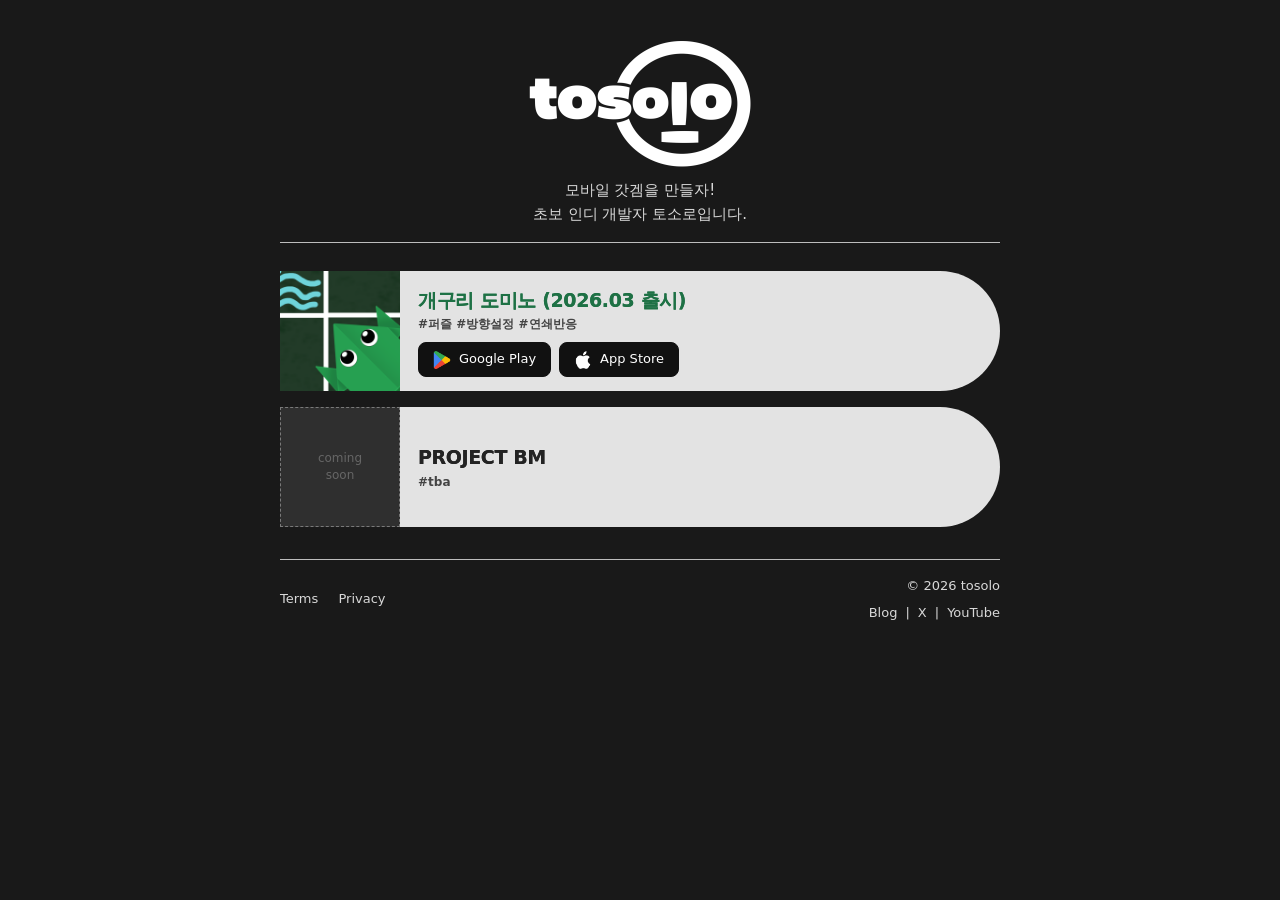
==== index.html @ 5073a89c "Update index.html" ====
<!DOCTYPE html>
<html lang="en">
<head>
  <meta charset="UTF-8">
  <meta name="viewport" content="width=device-width, initial-scale=1.0">
  <title>tosolo — games</title>
  <style>
    :root {
      --bg: #191919;
      --card: #e3e3e3;
      --card-text: #111;
      --card-text-dim: #444;
      --line: #bdbdbd;
      --text: #f5f5f5;
      --text-dim: #d8d8d8;
      --button: #111;
      --button-hover: #1f1f1f;
      --button-text: #fff;
      --card-height: 120px;
    }

    * {
      margin: 0;
      padding: 0;
      box-sizing: border-box;
    }

    body {
      background: var(--bg);
      color: var(--text);
      font-family: "Apple SD Gothic Neo", "Malgun Gothic", "맑은 고딕", "Noto Sans CJK KR", "Noto Sans KR", system-ui, -apple-system, BlinkMacSystemFont, "Segoe UI", sans-serif;
      font-size: 16px;
      line-height: 1.6;
      min-height: 100vh;
      display: flex;
      justify-content: center;
      padding: 40px 20px;
    }

    .wrap {
      width: 100%;
      max-width: 720px;
    }

    .header {
      display: flex;
      flex-direction: column;
      align-items: center;
      gap: 8px;
      margin-bottom: 16px;
      justify-content: center;
      text-align: center;
    }

    .logo-img {
      width: 256px;
      height: 128px;
      object-fit: contain;
    }

    .brand-sub {
      color: var(--text-dim);
      font-size: 15px;
      margin-top: 2px;
    }

    .divider {
      height: 1px;
      background: var(--line);
      margin: 16px 0 28px;
    }

    .projects .item {
      border: none;
      border-radius: 0 999px 999px 0;
      padding: 0 22px 0 0;
      margin-bottom: 16px;
      display: flex;
      align-items: center;
      gap: 18px;
      background: var(--card);
      height: var(--card-height);
      overflow: hidden;
    }

    .item-title {
      font-weight: 900;
      font-synthesis: weight;
      font-size: 19px;
      letter-spacing: -0.02em;
      color: var(--card-text);
      text-transform: uppercase;
      font-family: "Apple SD Gothic Neo", "Malgun Gothic", "맑은 고딕", "Noto Sans CJK KR", "Noto Sans KR", system-ui, -apple-system, BlinkMacSystemFont, "Segoe UI", sans-serif;
      text-shadow: 0 0 0.01px currentColor;
    }

    .item-title.frog {
      color: #1e7145;
    }

    .item-title.next {
      color: #232323;
    }

    .tags {
      color: var(--card-text-dim);
      font-size: 12px;
      margin-left: 0;
      font-weight: 600;
    }

    .cmd-links a {
      color: var(--button-text);
      text-decoration: none;
      display: inline-flex;
      align-items: center;
      gap: 8px;
      padding: 6px 14px;
      background: var(--button);
      border: 1px solid var(--button);
      border-radius: 8px;
      font-size: 13px;
      transition: background 0.2s, border-color 0.2s;
    }

    .cmd-links {
      margin-top: 0;
      display: flex;
      gap: 8px;
      flex-wrap: wrap;
    }

    .cmd-links a:hover {
      background: var(--button-hover);
      border-color: var(--button-hover);
    }

    .cmd-links img {
      width: 18px;
      height: 18px;
      display: block;
    }

    .label-short {
      display: none;
    }

    .icon-box {
      width: var(--card-height);
      height: var(--card-height);
      border-radius: 0;
      overflow: hidden;
      flex-shrink: 0;
      background: #2f2f2f;
      display: flex;
      align-items: center;
      justify-content: center;
    }

    .icon-box img {
      width: 100%;
      height: 100%;
      object-fit: cover;
    }

    .icon-box.placeholder {
      border: 1px dashed #7a7a7a;
      color: #666;
      font-size: 12px;
      text-align: center;
      line-height: 1.4;
    }

    .game-info {
      flex: 1;
      min-width: 0;
      display: grid;
      align-content: center;
      row-gap: 8px;
      color: var(--card-text);
    }

    footer {
      border-top: 1px solid var(--line);
      margin-top: 32px;
      padding-top: 16px;
      font-size: 13px;
      color: var(--text-dim);
      display: flex;
      justify-content: space-between;
      align-items: center;
    }

    footer a {
      color: var(--text-dim);
      text-decoration: none;
      margin-right: 16px;
      transition: color 0.2s;
    }

    footer a:hover {
      color: var(--text);
    }

    .footer-right {
      display: flex;
      flex-direction: column;
      align-items: flex-end;
      gap: 6px;
    }

    .social-links {
      display: flex;
      align-items: center;
      gap: 8px;
    }

    .social-links a {
      margin-right: 0;
    }

    .social-links .sep {
      color: var(--text-dim);
    }

    /* Responsive */
    @media (max-width: 600px) {
      body {
        padding: 24px 16px;
      }

      .header {
        align-items: center;
        gap: 12px;
        justify-content: center;
      }

      .logo-img {
        width: 240px;
        height: 120px;
      }

      .projects .item {
        padding: 0 16px 0 0;
        gap: 14px;
        height: var(--card-height);
        border-radius: 0 999px 999px 0;
      }

      .icon-box {
        width: 96px;
        height: 96px;
        border-radius: 0;
      }

      .game-info {
        width: 100%;
      }

      .cmd-links {
        display: flex;
        justify-content: flex-start;
      }

      .cmd-links a {
        margin-right: 8px;
      }

      .label-long {
        display: none;
      }

      .label-short {
        display: inline;
      }

      footer {
        flex-direction: column;
        align-items: center;
        gap: 8px;
        text-align: center;
      }

      .footer-right {
        align-items: center;
      }
    }
  </style>
</head>

<body>
<div class="wrap">

<div class="header">
  <img class="logo-img" src="logo_renewal.png" alt="tosolo">
  <div class="brand-sub">모바일 갓겜을 만들자!<br>초보 인디 개발자 토소로입니다.</div>
</div>

<div class="divider"></div>

<div class="projects">

  <!-- Frog Domino -->
  <div class="item">
    <div class="icon-box">
      <img src="frog_domino_icon.png" alt="Frog Domino icon">
    </div>

    <div class="game-info">
      <div>
        <div class="item-title frog">개구리 도미노 (2026.03 출시)</div>
        <div class="tags">#퍼즐 #방향설정 #연쇄반응</div>
      </div>

      <div class="cmd-links">
        <a href="https://play.google.com/store/apps/details?id=com.tosolo.frogdomino" target="_blank" rel="noopener">
          <img src="google logo.png" alt="Google Play">
          <span class="label-long">Google Play</span>
          <span class="label-short">Google</span>
        </a>
        <a href="https://apps.apple.com/us/app/frog-domino/id6760164161" target="_blank" rel="noopener">
          <img src="apple logo.png" alt="App Store">
          <span class="label-long">App Store</span>
          <span class="label-short">Apple</span>
        </a>
      </div>
    </div>
  </div>

  <!-- Next Project -->
  <div class="item">
    <div class="icon-box placeholder">
      coming<br>soon
    </div>

    <div class="game-info">
      <div>
        <div class="item-title next">Project BM</div>
        <div class="tags">#tba</div>
      </div>
    </div>
  </div>

</div>

<footer>
  <div>
    <a href="terms.html">Terms</a>
    <a href="privacy.html">Privacy</a>
  </div>
    <div class="footer-right">
      <div>&copy; <span id="year"></span> tosolo</div>
      <div class="social-links">
        <a href="https://blog.naver.com/creatorayla" target="_blank" rel="noopener">Blog</a>
        <span class="sep">|</span>
        <a href="https://x.com/tosolo_dev" target="_blank" rel="noopener">X</a>
        <span class="sep">|</span>
        <a href="https://www.youtube.com/@tosolo3smr" target="_blank" rel="noopener">YouTube</a>
      </div>
  </div>
</footer>
</div>

<script>
  document.getElementById('year').textContent = new Date().getFullYear();
</script>
</body>
</html>
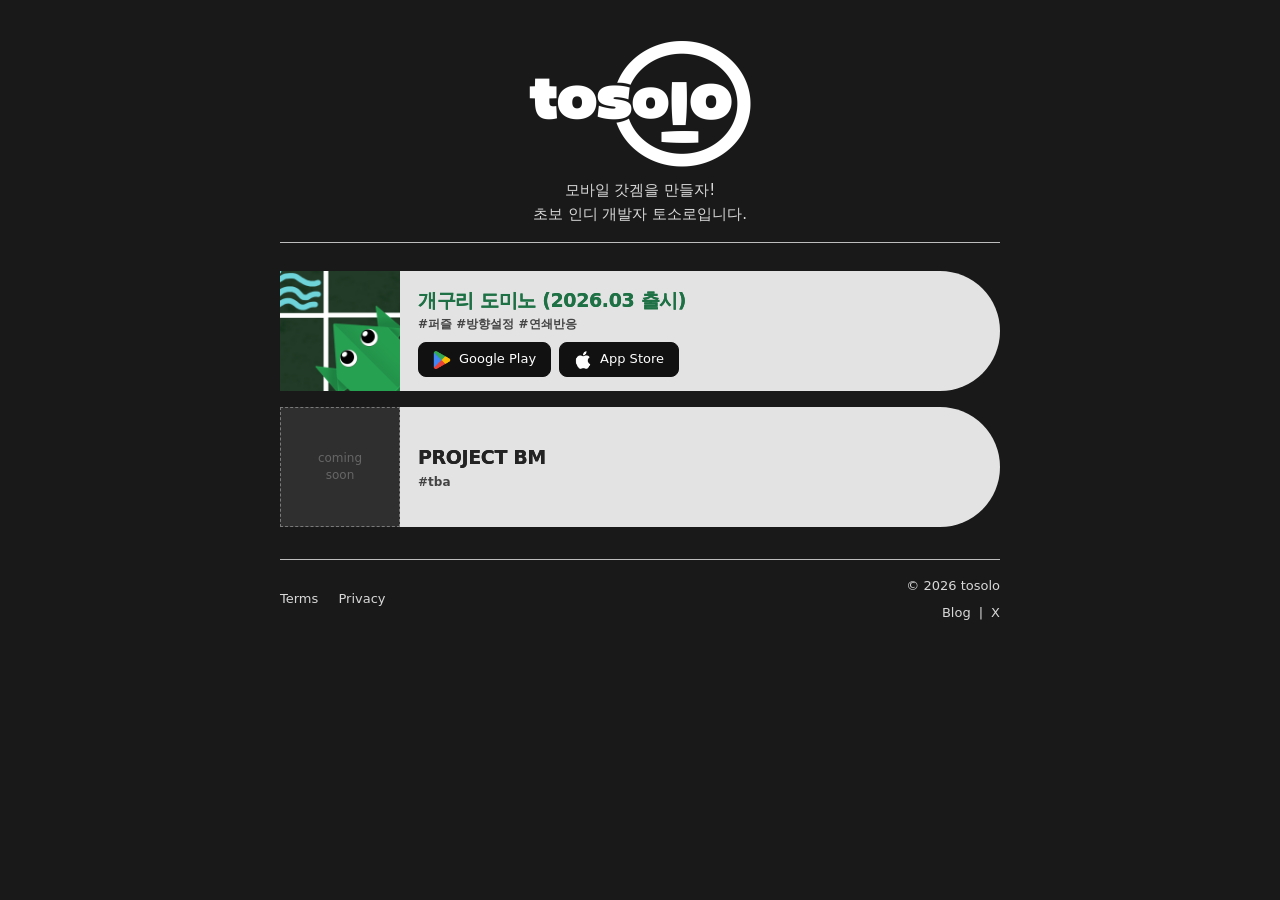
==== commit 44a3da91: "Update index.html" ====
--- a/index.html
+++ b/index.html
@@ -354,8 +354,6 @@
         <a href="https://blog.naver.com/creatorayla" target="_blank" rel="noopener">Blog</a>
         <span class="sep">|</span>
         <a href="https://x.com/tosolo_dev" target="_blank" rel="noopener">X</a>
-        <span class="sep">|</span>
-        <a href="https://www.youtube.com/@tosolo3smr" target="_blank" rel="noopener">YouTube</a>
       </div>
   </div>
 </footer>
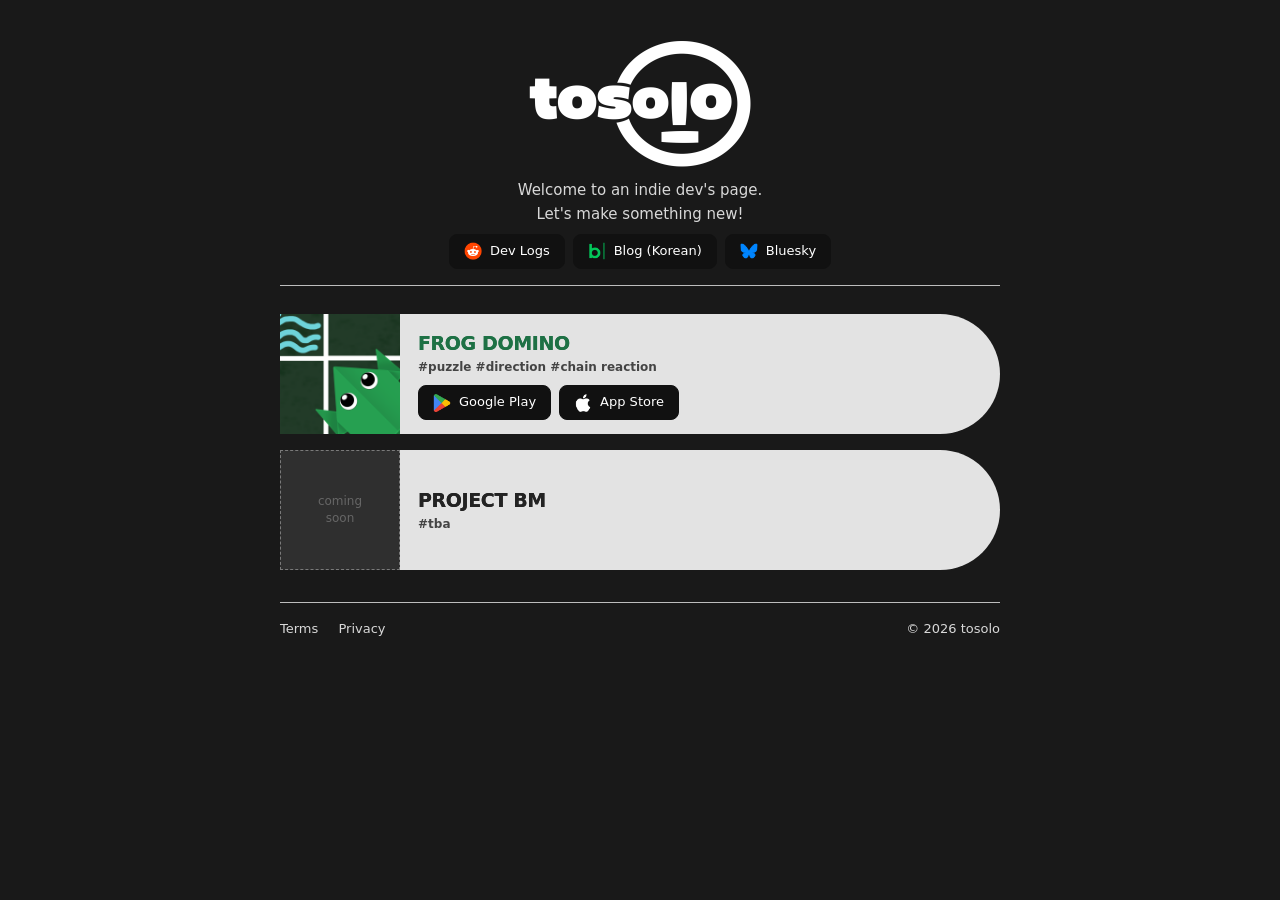
==== commit 46f52294: "Update index.html" ====
--- a/index.html
+++ b/index.html
@@ -1,6 +1,7 @@
 <!DOCTYPE html>
 <html lang="en">
 <head>
+  <link rel="icon" href="favicon.ico" type="image/x-icon">
   <meta charset="UTF-8">
   <meta name="viewport" content="width=device-width, initial-scale=1.0">
   <title>tosolo — games</title>
@@ -64,6 +65,14 @@
       margin-top: 2px;
     }
 
+    .header-links {
+      margin-top: 10px;
+      display: flex;
+      justify-content: center;
+      gap: 8px;
+      flex-wrap: wrap;
+    }
+
     .divider {
       height: 1px;
       background: var(--line);
@@ -209,20 +218,6 @@
       gap: 6px;
     }
 
-    .social-links {
-      display: flex;
-      align-items: center;
-      gap: 8px;
-    }
-
-    .social-links a {
-      margin-right: 0;
-    }
-
-    .social-links .sep {
-      color: var(--text-dim);
-    }
-
     /* Responsive */
     @media (max-width: 600px) {
       body {
@@ -293,7 +288,24 @@
 
 <div class="header">
   <img class="logo-img" src="logo_renewal.png" alt="tosolo">
-  <div class="brand-sub">모바일 갓겜을 만들자!<br>초보 인디 개발자 토소로입니다.</div>
+  <div class="brand-sub">Welcome to an indie dev's page.<br>Let's make something new!</div>
+  <div class="cmd-links header-links">
+    <a href="https://www.reddit.com/user/Classic_Rock_9224/submitted/" target="_blank" rel="noopener">
+      <img src="redditico.png" alt="Reddit">
+      <span class="label-long">Dev Logs</span>
+      <span class="label-short">Logs</span>
+    </a>
+    <a href="https://blog.naver.com/creatorayla" target="_blank" rel="noopener">
+      <img src="blogico.png" alt="Blog">
+      <span class="label-long">Blog (Korean)</span>
+      <span class="label-short">Blog</span>
+    </a>
+    <a href="https://bsky.app/profile/tosolo.bsky.social" target="_blank" rel="noopener">
+      <img src="bskyico.png" alt="Bluesky">
+      <span class="label-long">Bluesky</span>
+      <span class="label-short">Bsky</span>
+    </a>
+  </div>
 </div>
 
 <div class="divider"></div>
@@ -308,8 +320,8 @@
 
     <div class="game-info">
       <div>
-        <div class="item-title frog">개구리 도미노 (2026.03 출시)</div>
-        <div class="tags">#퍼즐 #방향설정 #연쇄반응</div>
+        <div class="item-title frog">Frog Domino</div>
+        <div class="tags">#puzzle #direction #chain reaction</div>
       </div>
 
       <div class="cmd-links">
@@ -348,13 +360,8 @@
     <a href="terms.html">Terms</a>
     <a href="privacy.html">Privacy</a>
   </div>
-    <div class="footer-right">
-      <div>&copy; <span id="year"></span> tosolo</div>
-      <div class="social-links">
-        <a href="https://blog.naver.com/creatorayla" target="_blank" rel="noopener">Blog</a>
-        <span class="sep">|</span>
-        <a href="https://x.com/tosolo_dev" target="_blank" rel="noopener">X</a>
-      </div>
+  <div class="footer-right">
+    <div>&copy; <span id="year"></span> tosolo</div>
   </div>
 </footer>
 </div>
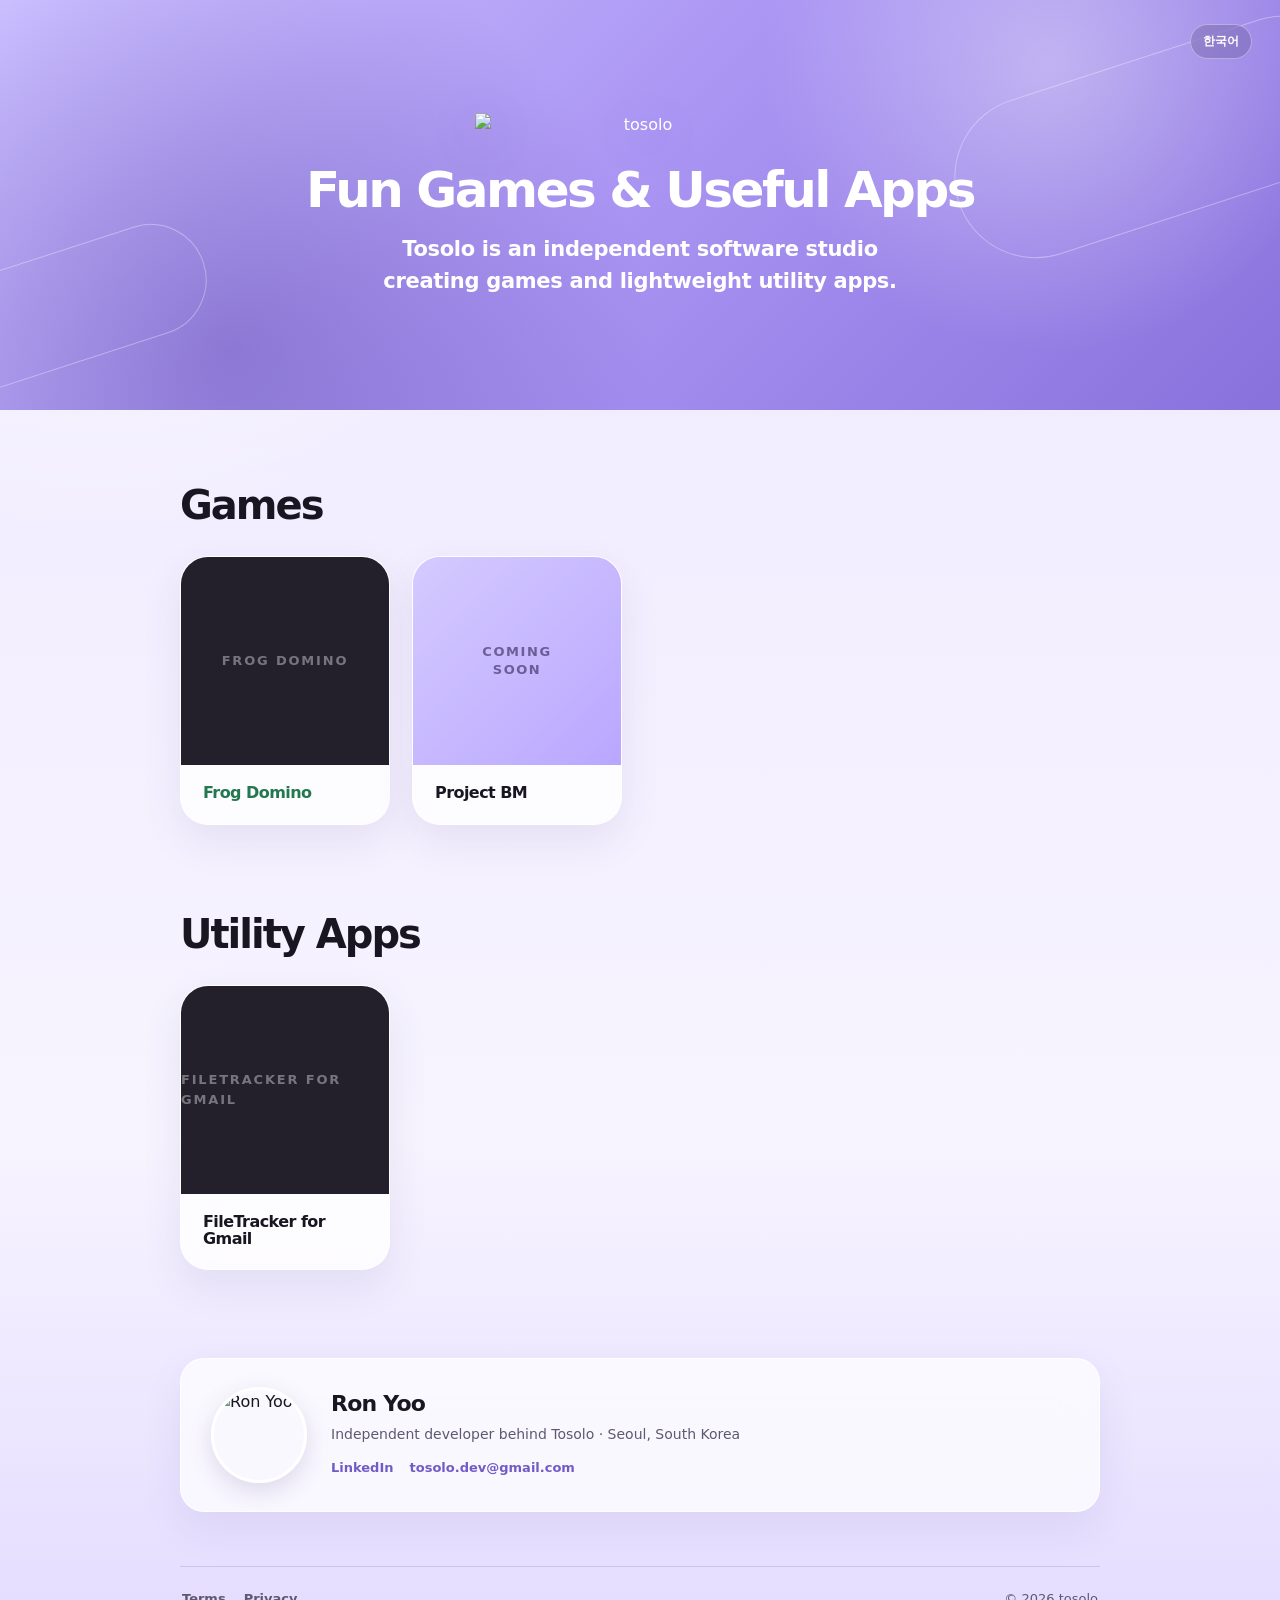
==== commit 55f8f7ec: "Update index.html" ====
--- a/index.html
+++ b/index.html
@@ -1,373 +1,346 @@
 <!DOCTYPE html>
 <html lang="en">
 <head>
-  <link rel="icon" href="favicon.ico" type="image/x-icon">
   <meta charset="UTF-8">
   <meta name="viewport" content="width=device-width, initial-scale=1.0">
-  <title>tosolo — games</title>
+  <meta name="description" content="tosolo is an independent software studio creating playful games and useful tools.">
+  <meta name="theme-color" content="#b9a7ff">
+  <link rel="canonical" href="https://tosolo.net/">
+  <link rel="alternate" hreflang="en" href="https://tosolo.net/">
+  <link rel="alternate" hreflang="ko" href="https://tosolo.net/ko/">
+  <link rel="alternate" hreflang="x-default" href="https://tosolo.net/">
+  <link rel="icon" href="https://tosolo.net/favicon.ico" type="image/x-icon">
+  <title>tosolo - indie software studio</title>
   <style>
     :root {
-      --bg: #191919;
-      --card: #e3e3e3;
-      --card-text: #111;
-      --card-text-dim: #444;
-      --line: #bdbdbd;
-      --text: #f5f5f5;
-      --text-dim: #d8d8d8;
-      --button: #111;
-      --button-hover: #1f1f1f;
-      --button-text: #fff;
-      --card-height: 120px;
-    }
-
-    * {
-      margin: 0;
-      padding: 0;
-      box-sizing: border-box;
-    }
-
+      --page: #eee9ff;
+      --page-deep: #e4dcff;
+      --lavender: #b9a7ff;
+      --lavender-deep: #715bc7;
+      --ink: #191622;
+      --ink-soft: #5f5870;
+      --surface: rgba(255, 255, 255, 0.78);
+      --line: rgba(45, 34, 80, 0.14);
+      --button: #201a2f;
+      --button-hover: #7059ca;
+      --white: #fff;
+      --frog: #23784f;
+      --shadow: 0 24px 70px rgba(66, 45, 130, 0.15);
+    }
+
+    * { box-sizing: border-box; margin: 0; padding: 0; }
+    html { background: var(--page); scroll-behavior: smooth; }
     body {
-      background: var(--bg);
-      color: var(--text);
-      font-family: "Apple SD Gothic Neo", "Malgun Gothic", "맑은 고딕", "Noto Sans CJK KR", "Noto Sans KR", system-ui, -apple-system, BlinkMacSystemFont, "Segoe UI", sans-serif;
+      min-height: 100vh;
+      color: var(--ink);
+      background:
+        radial-gradient(circle at 8% 0%, rgba(255,255,255,.92), transparent 34rem),
+        linear-gradient(180deg, var(--page) 0%, #f7f4ff 70%, var(--page-deep) 100%);
+      font: 16px/1.55 Inter, "Apple SD Gothic Neo", "Malgun Gothic", "Noto Sans KR", system-ui, -apple-system, BlinkMacSystemFont, "Segoe UI", sans-serif;
+    }
+    a { color: inherit; }
+    .wrap { width: 100%; }
+
+    .hero {
+      position: relative;
+      min-height: 410px;
+      overflow: hidden;
+      color: var(--white);
+      background:
+        radial-gradient(circle at 82% 16%, rgba(255,255,255,.36), transparent 26%),
+        radial-gradient(circle at 18% 86%, rgba(77,54,157,.38), transparent 38%),
+        linear-gradient(135deg, #cbbfff 0%, #aa95f3 48%, #8971dc 100%);
+      isolation: isolate;
+    }
+    .hero::before, .hero::after {
+      content: "";
+      position: absolute;
+      z-index: -1;
+      border: 1px solid rgba(255,255,255,.34);
+      border-radius: 999px;
+      transform: rotate(-18deg);
+    }
+    .hero::before { width: 420px; height: 160px; right: -90px; top: 56px; }
+    .hero::after { width: 330px; height: 110px; left: -120px; bottom: 40px; }
+    .language-switch {
+      position: absolute;
+      z-index: 1;
+      top: 24px;
+      right: 28px;
+      padding: 7px 12px;
+      border: 1px solid rgba(255,255,255,.38);
+      border-radius: 999px;
+      color: var(--white);
+      background: rgba(34,25,67,.18);
+      font-size: 12px;
+      font-weight: 750;
+      text-decoration: none;
+      backdrop-filter: blur(10px);
+    }
+    .language-switch:hover, .language-switch:focus-visible { background: rgba(34,25,67,.34); }
+
+    .hero-inner {
+      width: min(1080px, calc(100% - 56px));
+      min-height: 410px;
+      margin: 0 auto;
+      padding: 64px 0;
+      display: flex;
+      flex-direction: column;
+      align-items: center;
+      justify-content: center;
+      gap: 0;
+      text-align: center;
+    }
+    .brand-block { width: min(760px, 100%); }
+    .logo-img {
+      display: block;
+      width: min(330px, 76vw);
+      margin: 0 auto;
+      height: auto;
+      max-height: 164px;
+      object-fit: contain;
+      object-position: center;
+      filter: drop-shadow(0 10px 24px rgba(55,38,117,.2));
+    }
+    .hero-slogan {
+      margin-top: 26px;
+      font-size: clamp(27px, 4vw, 50px);
+      font-weight: 800;
+      line-height: 1.05;
+      letter-spacing: -.05em;
+      text-wrap: balance;
+    }
+    .brand-sub {
+      max-width: 680px;
+      margin: 18px auto 0;
+      font-size: clamp(16px, 2vw, 21px);
+      font-weight: 560;
+      line-height: 1.5;
+      letter-spacing: -.015em;
+      text-wrap: balance;
+    }
+
+    .projects-section, .about-card, footer { width: min(920px, calc(100% - 56px)); margin-inline: auto; }
+    .projects-section { padding: 74px 0 0; }
+    .work-section + .work-section { margin-top: 88px; }
+    .section-heading {
+      margin-bottom: 30px;
+    }
+    .section-title {
+      font-size: clamp(22px, 3.2vw, 40px);
+      line-height: 1.05;
+      letter-spacing: -.05em;
+    }
+    .projects {
+      display: grid;
+      grid-template-columns: repeat(auto-fit, minmax(190px, 210px));
+      gap: 22px;
+      justify-content: start;
+    }
+    .item {
+      position: relative;
+      overflow: hidden;
+      display: flex;
+      flex-direction: column;
+      border: 1px solid rgba(255,255,255,.86);
+      border-radius: 28px;
+      background: var(--surface);
+      box-shadow: 0 16px 42px rgba(69,50,122,.09);
+      backdrop-filter: blur(18px);
+      transition: transform 180ms ease, box-shadow 180ms ease;
+    }
+    .card-link { position: absolute; z-index: 2; inset: 0; }
+    .item:hover { transform: translateY(-4px); box-shadow: 0 22px 52px rgba(69,50,122,.15); }
+    .icon-box {
+      position: relative;
+      width: 100%;
+      aspect-ratio: 1;
+      overflow: hidden;
+      display: flex;
+      align-items: center;
+      justify-content: center;
+      background: #23202c;
+    }
+    .icon-box img { width: 100%; height: 100%; object-fit: cover; }
+    .icon-box.missing::after {
+      content: attr(data-label);
+      color: rgba(255,255,255,.38);
+      font-size: 13px;
+      font-weight: 800;
+      letter-spacing: .14em;
+    }
+    .icon-box.placeholder {
+      color: rgba(45,34,80,.6);
+      background: linear-gradient(135deg,rgba(255,255,255,.4),transparent),var(--lavender);
+      font-size: 13px;
+      font-weight: 750;
+      letter-spacing: .12em;
+      line-height: 1.4;
+      text-align: center;
+      text-transform: uppercase;
+    }
+    .game-info {
+      min-width: 0;
+      padding: 20px 22px 22px;
+      display: flex;
+      align-items: center;
+      justify-content: space-between;
+      gap: 16px;
+    }
+    .item-title {
+      color: var(--ink);
       font-size: 16px;
-      line-height: 1.6;
-      min-height: 100vh;
-      display: flex;
-      justify-content: center;
-      padding: 40px 20px;
-    }
-
-    .wrap {
-      width: 100%;
-      max-width: 720px;
-    }
-
-    .header {
-      display: flex;
-      flex-direction: column;
-      align-items: center;
-      gap: 8px;
-      margin-bottom: 16px;
-      justify-content: center;
-      text-align: center;
-    }
-
-    .logo-img {
-      width: 256px;
-      height: 128px;
-      object-fit: contain;
-    }
-
-    .brand-sub {
-      color: var(--text-dim);
-      font-size: 15px;
-      margin-top: 2px;
-    }
-
-    .header-links {
-      margin-top: 10px;
-      display: flex;
-      justify-content: center;
-      gap: 8px;
-      flex-wrap: wrap;
-    }
-
-    .divider {
-      height: 1px;
-      background: var(--line);
-      margin: 16px 0 28px;
-    }
-
-    .projects .item {
-      border: none;
-      border-radius: 0 999px 999px 0;
-      padding: 0 22px 0 0;
-      margin-bottom: 16px;
-      display: flex;
+      font-weight: 850;
+      letter-spacing: -.035em;
+      line-height: 1.05;
+    }
+    .item-title.frog { color: var(--frog); }
+
+    .about-card {
+      margin-top: 88px;
+      padding: 28px 30px;
+      display: flex;
+      align-items: center;
+      gap: 24px;
+      border: 1px solid rgba(255,255,255,.86);
+      border-radius: 24px;
+      background: rgba(255,255,255,.72);
+      box-shadow: 0 16px 42px rgba(69,50,122,.08);
+      backdrop-filter: blur(18px);
+    }
+    .about-avatar {
+      width: 96px;
+      height: 96px;
+      flex: 0 0 96px;
+      overflow: hidden;
+      border: 3px solid rgba(255,255,255,.92);
+      border-radius: 50%;
+      box-shadow: 0 8px 24px rgba(69,50,122,.16);
+    }
+    .about-avatar img { width: 100%; height: 100%; display: block; object-fit: cover; }
+    .about-name { font-size: 22px; line-height: 1.1; letter-spacing: -.035em; }
+    .about-role { margin-top: 7px; color: var(--ink-soft); font-size: 14px; }
+    .about-links { margin-top: 13px; display: flex; flex-wrap: wrap; gap: 8px 16px; }
+    .about-links a { color: var(--lavender-deep); font-size: 13px; font-weight: 750; text-decoration: none; }
+    .about-links a:hover, .about-links a:focus-visible { text-decoration: underline; }
+    footer {
+      margin-top: 54px;
+      padding: 22px 2px 20px;
+      display: flex;
+      justify-content: space-between;
       align-items: center;
       gap: 18px;
-      background: var(--card);
-      height: var(--card-height);
-      overflow: hidden;
-    }
-
-    .item-title {
-      font-weight: 900;
-      font-synthesis: weight;
-      font-size: 19px;
-      letter-spacing: -0.02em;
-      color: var(--card-text);
-      text-transform: uppercase;
-      font-family: "Apple SD Gothic Neo", "Malgun Gothic", "맑은 고딕", "Noto Sans CJK KR", "Noto Sans KR", system-ui, -apple-system, BlinkMacSystemFont, "Segoe UI", sans-serif;
-      text-shadow: 0 0 0.01px currentColor;
-    }
-
-    .item-title.frog {
-      color: #1e7145;
-    }
-
-    .item-title.next {
-      color: #232323;
-    }
-
-    .tags {
-      color: var(--card-text-dim);
-      font-size: 12px;
-      margin-left: 0;
-      font-weight: 600;
-    }
-
-    .cmd-links a {
-      color: var(--button-text);
-      text-decoration: none;
-      display: inline-flex;
-      align-items: center;
-      gap: 8px;
-      padding: 6px 14px;
-      background: var(--button);
-      border: 1px solid var(--button);
-      border-radius: 8px;
+      border-top: 1px solid var(--line);
+      color: var(--ink-soft);
       font-size: 13px;
-      transition: background 0.2s, border-color 0.2s;
-    }
-
-    .cmd-links {
-      margin-top: 0;
-      display: flex;
-      gap: 8px;
-      flex-wrap: wrap;
-    }
-
-    .cmd-links a:hover {
-      background: var(--button-hover);
-      border-color: var(--button-hover);
-    }
-
-    .cmd-links img {
-      width: 18px;
-      height: 18px;
-      display: block;
-    }
-
-    .label-short {
-      display: none;
-    }
-
-    .icon-box {
-      width: var(--card-height);
-      height: var(--card-height);
-      border-radius: 0;
-      overflow: hidden;
-      flex-shrink: 0;
-      background: #2f2f2f;
-      display: flex;
-      align-items: center;
-      justify-content: center;
-    }
-
-    .icon-box img {
-      width: 100%;
-      height: 100%;
-      object-fit: cover;
-    }
-
-    .icon-box.placeholder {
-      border: 1px dashed #7a7a7a;
-      color: #666;
-      font-size: 12px;
-      text-align: center;
-      line-height: 1.4;
-    }
-
-    .game-info {
-      flex: 1;
-      min-width: 0;
-      display: grid;
-      align-content: center;
-      row-gap: 8px;
-      color: var(--card-text);
-    }
-
-    footer {
-      border-top: 1px solid var(--line);
-      margin-top: 32px;
-      padding-top: 16px;
-      font-size: 13px;
-      color: var(--text-dim);
-      display: flex;
-      justify-content: space-between;
-      align-items: center;
-    }
-
-    footer a {
-      color: var(--text-dim);
-      text-decoration: none;
-      margin-right: 16px;
-      transition: color 0.2s;
-    }
-
-    footer a:hover {
-      color: var(--text);
-    }
-
-    .footer-right {
-      display: flex;
-      flex-direction: column;
-      align-items: flex-end;
-      gap: 6px;
-    }
-
-    /* Responsive */
-    @media (max-width: 600px) {
-      body {
-        padding: 24px 16px;
+    }
+    footer a { margin-right: 18px; color: var(--ink-soft); font-weight: 650; text-decoration: none; }
+    footer a:hover, footer a:focus-visible { color: var(--lavender-deep); }
+    .footer-right { display: flex; flex-direction: column; align-items: flex-end; gap: 6px; }
+    a:focus-visible { outline: 3px solid rgba(113,91,199,.4); outline-offset: 3px; }
+
+    @media (max-width: 760px) {
+      .hero, .hero-inner { min-height: 420px; }
+      .hero-inner, .projects-section, .about-card, footer { width: calc(100% - 28px); }
+      .hero-inner { padding: 54px 0; }
+      .projects-section { padding-top: 54px; }
+      .work-section + .work-section { margin-top: 64px; }
+      .projects {
+        grid-template-columns: repeat(3,minmax(0,1fr));
+        gap: 10px;
       }
-
-      .header {
-        align-items: center;
-        gap: 12px;
-        justify-content: center;
-      }
-
-      .logo-img {
-        width: 240px;
-        height: 120px;
-      }
-
-      .projects .item {
-        padding: 0 16px 0 0;
-        gap: 14px;
-        height: var(--card-height);
-        border-radius: 0 999px 999px 0;
-      }
-
-      .icon-box {
-        width: 96px;
-        height: 96px;
-        border-radius: 0;
-      }
-
-      .game-info {
-        width: 100%;
-      }
-
-      .cmd-links {
-        display: flex;
-        justify-content: flex-start;
-      }
-
-      .cmd-links a {
-        margin-right: 8px;
-      }
-
-      .label-long {
-        display: none;
-      }
-
-      .label-short {
-        display: inline;
-      }
-
-      footer {
-        flex-direction: column;
-        align-items: center;
-        gap: 8px;
-        text-align: center;
-      }
-
-      .footer-right {
-        align-items: center;
-      }
+      .item { border-radius: 16px; }
+      .game-info { display: none; }
+      .about-card { margin-top: 64px; padding: 22px; gap: 18px; }
+      .about-avatar { width: 76px; height: 76px; flex-basis: 76px; }
+      footer { flex-direction: column; align-items: flex-start; }
+      .footer-right { align-items: flex-start; }
+    }
+    @media (prefers-reduced-motion: reduce) {
+      html { scroll-behavior: auto; }
+      *, *::before, *::after { transition-duration: .01ms !important; }
     }
   </style>
 </head>
-
 <body>
-<div class="wrap">
-
-<div class="header">
-  <img class="logo-img" src="logo_renewal.png" alt="tosolo">
-  <div class="brand-sub">Welcome to an indie dev's page.<br>Let's make something new!</div>
-  <div class="cmd-links header-links">
-    <a href="https://www.reddit.com/user/Classic_Rock_9224/submitted/" target="_blank" rel="noopener">
-      <img src="redditico.png" alt="Reddit">
-      <span class="label-long">Dev Logs</span>
-      <span class="label-short">Logs</span>
-    </a>
-    <a href="https://blog.naver.com/creatorayla" target="_blank" rel="noopener">
-      <img src="blogico.png" alt="Blog">
-      <span class="label-long">Blog (Korean)</span>
-      <span class="label-short">Blog</span>
-    </a>
-    <a href="https://bsky.app/profile/tosolo.bsky.social" target="_blank" rel="noopener">
-      <img src="bskyico.png" alt="Bluesky">
-      <span class="label-long">Bluesky</span>
-      <span class="label-short">Bsky</span>
-    </a>
-  </div>
-</div>
-
-<div class="divider"></div>
-
-<div class="projects">
-
-  <!-- Frog Domino -->
-  <div class="item">
-    <div class="icon-box">
-      <img src="frog_domino_icon.png" alt="Frog Domino icon">
-    </div>
-
-    <div class="game-info">
+  <main class="wrap">
+    <header class="hero">
+      <a class="language-switch" href="https://tosolo.net/ko/" lang="ko" hreflang="ko">한국어</a>
+      <div class="hero-inner">
+        <div class="brand-block">
+          <img class="logo-img" src="https://tosolo.net/logo_renewal.webp" alt="tosolo">
+          <h1 class="hero-slogan">Fun Games &amp; Useful Apps</h1>
+          <p class="brand-sub">Tosolo is an independent software studio creating games and lightweight utility apps.</p>
+        </div>
+      </div>
+    </header>
+
+    <section class="projects-section" aria-label="Tosolo products">
+      <section class="work-section" aria-labelledby="games-title">
+        <div class="section-heading">
+          <h2 class="section-title" id="games-title">Games</h2>
+        </div>
+        <div class="projects">
+          <article class="item">
+          <a class="card-link" href="https://tosolo.net/frog-domino/" aria-label="View Frog Domino details"></a>
+          <div class="icon-box" data-label="FROG DOMINO">
+            <img src="https://tosolo.net/icon_frogdomino.webp" alt="Frog Domino icon" onerror="this.style.display='none';this.parentElement.classList.add('missing')">
+          </div>
+          <div class="game-info">
+            <h3 class="item-title frog">Frog Domino</h3>
+          </div>
+          </article>
+
+          <article class="item">
+            <div class="icon-box placeholder">coming<br>soon</div>
+            <div class="game-info">
+              <h3 class="item-title">Project BM</h3>
+            </div>
+          </article>
+        </div>
+      </section>
+
+      <section class="work-section" aria-labelledby="utility-title">
+        <div class="section-heading">
+          <h2 class="section-title" id="utility-title">Utility Apps</h2>
+        </div>
+        <div class="projects">
+          <article class="item">
+            <div class="icon-box" data-label="FILETRACKER FOR GMAIL">
+              <img src="https://tosolo.net/icon_filetracker.webp" alt="FileTracker for Gmail icon" onerror="this.style.display='none';this.parentElement.classList.add('missing')">
+            </div>
+            <div class="game-info">
+              <h3 class="item-title">FileTracker for Gmail</h3>
+            </div>
+          </article>
+        </div>
+      </section>
+    </section>
+
+    <!-- Frog Domino detail-page links:
+      Google Play: https://play.google.com/store/apps/details?id=com.tosolo.frogdomino
+      App Store: https://apps.apple.com/us/app/frog-domino/id6760164161
+    -->
+
+    <section class="about-card" aria-label="About the developer">
+      <div class="about-avatar">
+        <img src="https://tosolo.net/avatar128.webp" alt="Ron Yoo">
+      </div>
       <div>
-        <div class="item-title frog">Frog Domino</div>
-        <div class="tags">#puzzle #direction #chain reaction</div>
+        <h2 class="about-name">Ron Yoo</h2>
+        <p class="about-role">Independent developer behind Tosolo · Seoul, South Korea</p>
+        <div class="about-links">
+          <a href="https://www.linkedin.com/in/ronald5" target="_blank" rel="noopener">LinkedIn</a>
+          <a href="mailto:tosolo.dev@gmail.com">tosolo.dev@gmail.com</a>
+        </div>
       </div>
-
-      <div class="cmd-links">
-        <a href="https://play.google.com/store/apps/details?id=com.tosolo.frogdomino" target="_blank" rel="noopener">
-          <img src="google logo.png" alt="Google Play">
-          <span class="label-long">Google Play</span>
-          <span class="label-short">Google</span>
-        </a>
-        <a href="https://apps.apple.com/us/app/frog-domino/id6760164161" target="_blank" rel="noopener">
-          <img src="apple logo.png" alt="App Store">
-          <span class="label-long">App Store</span>
-          <span class="label-short">Apple</span>
-        </a>
-      </div>
-    </div>
-  </div>
-
-  <!-- Next Project -->
-  <div class="item">
-    <div class="icon-box placeholder">
-      coming<br>soon
-    </div>
-
-    <div class="game-info">
-      <div>
-        <div class="item-title next">Project BM</div>
-        <div class="tags">#tba</div>
-      </div>
-    </div>
-  </div>
-
-</div>
-
-<footer>
-  <div>
-    <a href="terms.html">Terms</a>
-    <a href="privacy.html">Privacy</a>
-  </div>
-  <div class="footer-right">
-    <div>&copy; <span id="year"></span> tosolo</div>
-  </div>
-</footer>
-</div>
-
-<script>
-  document.getElementById('year').textContent = new Date().getFullYear();
-</script>
+    </section>
+
+    <footer>
+      <div><a href="https://tosolo.net/terms.html">Terms</a><a href="https://tosolo.net/privacy.html">Privacy</a></div>
+      <div class="footer-right"><div>&copy; <span id="year"></span> tosolo</div></div>
+    </footer>
+  </main>
+  <script>document.getElementById('year').textContent = new Date().getFullYear();</script>
 </body>
 </html>
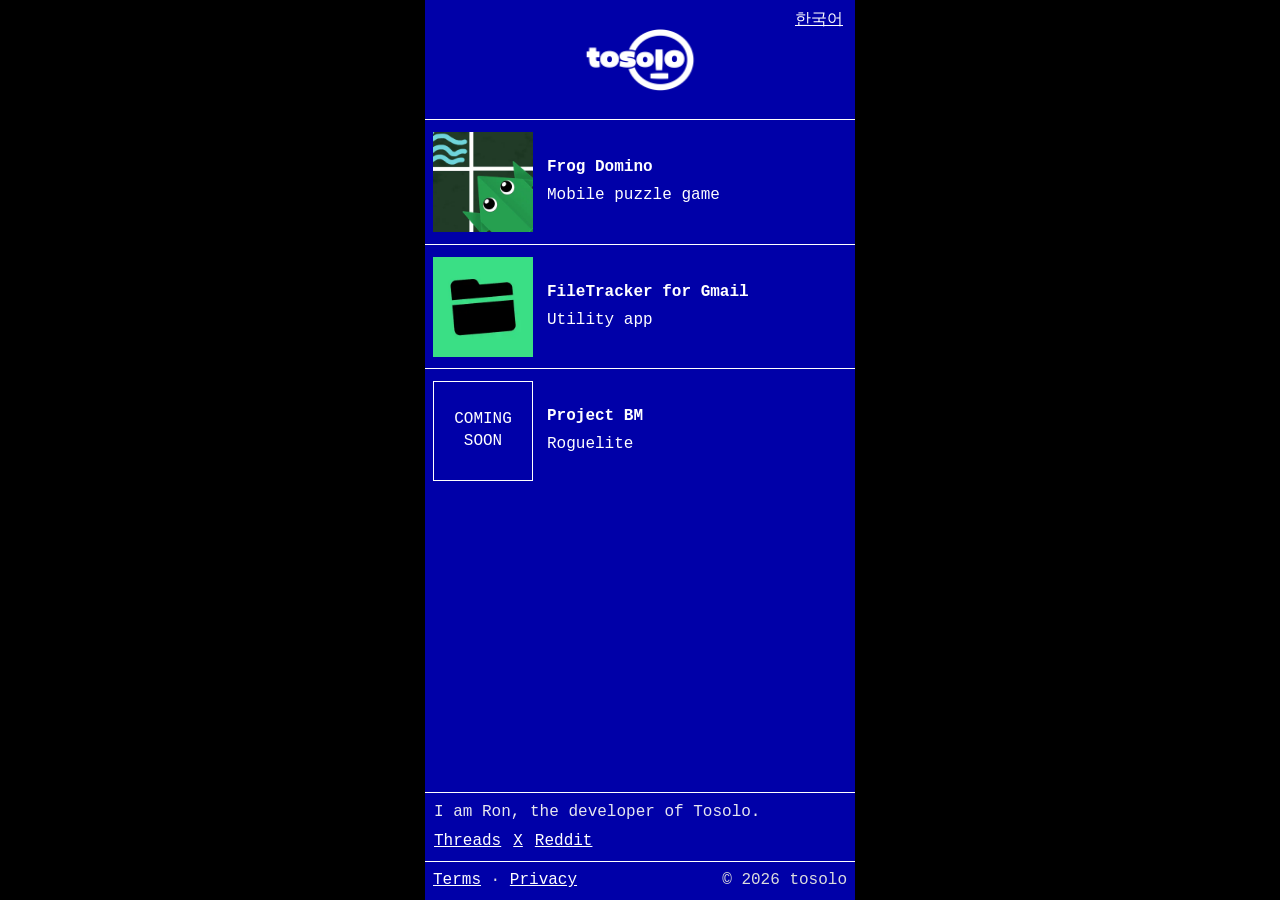
==== commit a8dcc7a9: "Update index.html" ====
--- a/index.html
+++ b/index.html
@@ -2,345 +2,69 @@
 <html lang="en">
 <head>
   <meta charset="UTF-8">
-  <meta name="viewport" content="width=device-width, initial-scale=1.0">
-  <meta name="description" content="tosolo is an independent software studio creating playful games and useful tools.">
-  <meta name="theme-color" content="#b9a7ff">
-  <link rel="canonical" href="https://tosolo.net/">
-  <link rel="alternate" hreflang="en" href="https://tosolo.net/">
-  <link rel="alternate" hreflang="ko" href="https://tosolo.net/ko/">
-  <link rel="alternate" hreflang="x-default" href="https://tosolo.net/">
-  <link rel="icon" href="https://tosolo.net/favicon.ico" type="image/x-icon">
-  <title>tosolo - indie software studio</title>
+  <meta name="viewport" content="width=device-width, initial-scale=1">
+  <meta name="description" content="Tosolo is an independent studio making games and useful apps.">
+  <meta name="theme-color" content="#0000a8">
+  <title>tosolo - indie games</title>
   <style>
-    :root {
-      --page: #eee9ff;
-      --page-deep: #e4dcff;
-      --lavender: #b9a7ff;
-      --lavender-deep: #715bc7;
-      --ink: #191622;
-      --ink-soft: #5f5870;
-      --surface: rgba(255, 255, 255, 0.78);
-      --line: rgba(45, 34, 80, 0.14);
-      --button: #201a2f;
-      --button-hover: #7059ca;
-      --white: #fff;
-      --frog: #23784f;
-      --shadow: 0 24px 70px rgba(66, 45, 130, 0.15);
-    }
-
-    * { box-sizing: border-box; margin: 0; padding: 0; }
-    html { background: var(--page); scroll-behavior: smooth; }
-    body {
-      min-height: 100vh;
-      color: var(--ink);
-      background:
-        radial-gradient(circle at 8% 0%, rgba(255,255,255,.92), transparent 34rem),
-        linear-gradient(180deg, var(--page) 0%, #f7f4ff 70%, var(--page-deep) 100%);
-      font: 16px/1.55 Inter, "Apple SD Gothic Neo", "Malgun Gothic", "Noto Sans KR", system-ui, -apple-system, BlinkMacSystemFont, "Segoe UI", sans-serif;
-    }
-    a { color: inherit; }
-    .wrap { width: 100%; }
-
-    .hero {
-      position: relative;
-      min-height: 410px;
-      overflow: hidden;
-      color: var(--white);
-      background:
-        radial-gradient(circle at 82% 16%, rgba(255,255,255,.36), transparent 26%),
-        radial-gradient(circle at 18% 86%, rgba(77,54,157,.38), transparent 38%),
-        linear-gradient(135deg, #cbbfff 0%, #aa95f3 48%, #8971dc 100%);
-      isolation: isolate;
-    }
-    .hero::before, .hero::after {
-      content: "";
-      position: absolute;
-      z-index: -1;
-      border: 1px solid rgba(255,255,255,.34);
-      border-radius: 999px;
-      transform: rotate(-18deg);
-    }
-    .hero::before { width: 420px; height: 160px; right: -90px; top: 56px; }
-    .hero::after { width: 330px; height: 110px; left: -120px; bottom: 40px; }
-    .language-switch {
-      position: absolute;
-      z-index: 1;
-      top: 24px;
-      right: 28px;
-      padding: 7px 12px;
-      border: 1px solid rgba(255,255,255,.38);
-      border-radius: 999px;
-      color: var(--white);
-      background: rgba(34,25,67,.18);
-      font-size: 12px;
-      font-weight: 750;
-      text-decoration: none;
-      backdrop-filter: blur(10px);
-    }
-    .language-switch:hover, .language-switch:focus-visible { background: rgba(34,25,67,.34); }
-
-    .hero-inner {
-      width: min(1080px, calc(100% - 56px));
-      min-height: 410px;
-      margin: 0 auto;
-      padding: 64px 0;
-      display: flex;
-      flex-direction: column;
-      align-items: center;
-      justify-content: center;
-      gap: 0;
-      text-align: center;
-    }
-    .brand-block { width: min(760px, 100%); }
-    .logo-img {
-      display: block;
-      width: min(330px, 76vw);
-      margin: 0 auto;
-      height: auto;
-      max-height: 164px;
-      object-fit: contain;
-      object-position: center;
-      filter: drop-shadow(0 10px 24px rgba(55,38,117,.2));
-    }
-    .hero-slogan {
-      margin-top: 26px;
-      font-size: clamp(27px, 4vw, 50px);
-      font-weight: 800;
-      line-height: 1.05;
-      letter-spacing: -.05em;
-      text-wrap: balance;
-    }
-    .brand-sub {
-      max-width: 680px;
-      margin: 18px auto 0;
-      font-size: clamp(16px, 2vw, 21px);
-      font-weight: 560;
-      line-height: 1.5;
-      letter-spacing: -.015em;
-      text-wrap: balance;
-    }
-
-    .projects-section, .about-card, footer { width: min(920px, calc(100% - 56px)); margin-inline: auto; }
-    .projects-section { padding: 74px 0 0; }
-    .work-section + .work-section { margin-top: 88px; }
-    .section-heading {
-      margin-bottom: 30px;
-    }
-    .section-title {
-      font-size: clamp(22px, 3.2vw, 40px);
-      line-height: 1.05;
-      letter-spacing: -.05em;
-    }
-    .projects {
-      display: grid;
-      grid-template-columns: repeat(auto-fit, minmax(190px, 210px));
-      gap: 22px;
-      justify-content: start;
-    }
-    .item {
-      position: relative;
-      overflow: hidden;
-      display: flex;
-      flex-direction: column;
-      border: 1px solid rgba(255,255,255,.86);
-      border-radius: 28px;
-      background: var(--surface);
-      box-shadow: 0 16px 42px rgba(69,50,122,.09);
-      backdrop-filter: blur(18px);
-      transition: transform 180ms ease, box-shadow 180ms ease;
-    }
-    .card-link { position: absolute; z-index: 2; inset: 0; }
-    .item:hover { transform: translateY(-4px); box-shadow: 0 22px 52px rgba(69,50,122,.15); }
-    .icon-box {
-      position: relative;
-      width: 100%;
-      aspect-ratio: 1;
-      overflow: hidden;
-      display: flex;
-      align-items: center;
-      justify-content: center;
-      background: #23202c;
-    }
-    .icon-box img { width: 100%; height: 100%; object-fit: cover; }
-    .icon-box.missing::after {
-      content: attr(data-label);
-      color: rgba(255,255,255,.38);
-      font-size: 13px;
-      font-weight: 800;
-      letter-spacing: .14em;
-    }
-    .icon-box.placeholder {
-      color: rgba(45,34,80,.6);
-      background: linear-gradient(135deg,rgba(255,255,255,.4),transparent),var(--lavender);
-      font-size: 13px;
-      font-weight: 750;
-      letter-spacing: .12em;
-      line-height: 1.4;
-      text-align: center;
-      text-transform: uppercase;
-    }
-    .game-info {
-      min-width: 0;
-      padding: 20px 22px 22px;
-      display: flex;
-      align-items: center;
-      justify-content: space-between;
-      gap: 16px;
-    }
-    .item-title {
-      color: var(--ink);
-      font-size: 16px;
-      font-weight: 850;
-      letter-spacing: -.035em;
-      line-height: 1.05;
-    }
-    .item-title.frog { color: var(--frog); }
-
-    .about-card {
-      margin-top: 88px;
-      padding: 28px 30px;
-      display: flex;
-      align-items: center;
-      gap: 24px;
-      border: 1px solid rgba(255,255,255,.86);
-      border-radius: 24px;
-      background: rgba(255,255,255,.72);
-      box-shadow: 0 16px 42px rgba(69,50,122,.08);
-      backdrop-filter: blur(18px);
-    }
-    .about-avatar {
-      width: 96px;
-      height: 96px;
-      flex: 0 0 96px;
-      overflow: hidden;
-      border: 3px solid rgba(255,255,255,.92);
-      border-radius: 50%;
-      box-shadow: 0 8px 24px rgba(69,50,122,.16);
-    }
-    .about-avatar img { width: 100%; height: 100%; display: block; object-fit: cover; }
-    .about-name { font-size: 22px; line-height: 1.1; letter-spacing: -.035em; }
-    .about-role { margin-top: 7px; color: var(--ink-soft); font-size: 14px; }
-    .about-links { margin-top: 13px; display: flex; flex-wrap: wrap; gap: 8px 16px; }
-    .about-links a { color: var(--lavender-deep); font-size: 13px; font-weight: 750; text-decoration: none; }
-    .about-links a:hover, .about-links a:focus-visible { text-decoration: underline; }
-    footer {
-      margin-top: 54px;
-      padding: 22px 2px 20px;
-      display: flex;
-      justify-content: space-between;
-      align-items: center;
-      gap: 18px;
-      border-top: 1px solid var(--line);
-      color: var(--ink-soft);
-      font-size: 13px;
-    }
-    footer a { margin-right: 18px; color: var(--ink-soft); font-weight: 650; text-decoration: none; }
-    footer a:hover, footer a:focus-visible { color: var(--lavender-deep); }
-    .footer-right { display: flex; flex-direction: column; align-items: flex-end; gap: 6px; }
-    a:focus-visible { outline: 3px solid rgba(113,91,199,.4); outline-offset: 3px; }
-
-    @media (max-width: 760px) {
-      .hero, .hero-inner { min-height: 420px; }
-      .hero-inner, .projects-section, .about-card, footer { width: calc(100% - 28px); }
-      .hero-inner { padding: 54px 0; }
-      .projects-section { padding-top: 54px; }
-      .work-section + .work-section { margin-top: 64px; }
-      .projects {
-        grid-template-columns: repeat(3,minmax(0,1fr));
-        gap: 10px;
-      }
-      .item { border-radius: 16px; }
-      .game-info { display: none; }
-      .about-card { margin-top: 64px; padding: 22px; gap: 18px; }
-      .about-avatar { width: 76px; height: 76px; flex-basis: 76px; }
-      footer { flex-direction: column; align-items: flex-start; }
-      .footer-right { align-items: flex-start; }
-    }
-    @media (prefers-reduced-motion: reduce) {
-      html { scroll-behavior: auto; }
-      *, *::before, *::after { transition-duration: .01ms !important; }
-    }
+    :root { color-scheme:dark; --blue:#0000a8; --text:#e7e7ef; --white:#fff; --cyan:#9fffff; }
+    * { box-sizing:border-box; }
+    html { min-height:100%; background:#000; }
+    body { margin:0; min-height:100vh; color:var(--text); font:16px/1.35 "Courier New",monospace; background:#000; }
+    a { color:inherit; }
+    .site { width:100%; max-width:430px; min-height:100vh; margin:0 auto; display:flex; flex-direction:column; background:var(--blue); }
+    .masthead { position:relative; height:120px; display:flex; flex-direction:column; align-items:center; justify-content:center; border-bottom:1px solid var(--white); background:var(--blue); overflow:hidden; }
+    .logo { width:170px; height:62px; object-fit:contain; }
+    .language-switch { position:absolute; top:10px; right:12px; color:var(--white); font-size:16px; }
+    .tagline { margin:2px 8px 0; color:var(--white); font-size:12px; text-align:center; }
+    .layout { display:flex; flex:1; flex-direction:column; background:var(--blue); }
+    .main { min-width:0; flex:1; display:flex; flex-direction:column; }
+    .panel { border-bottom:1px solid var(--white); }
+    #games { flex:1; }
+    .bar { min-height:30px; padding:6px 8px; color:var(--white); font-size:18px; font-weight:bold; }
+    .games { display:grid; grid-template-columns:1fr; gap:0; padding:0; background:transparent; }
+    .game { min-width:0; min-height:124px; padding:8px; display:flex; align-items:center; gap:14px; border:0; background:transparent; color:var(--white); text-align:left; text-decoration:none; }
+    .game + .game { border-top:1px solid var(--white); }
+    .game img,.coming { display:grid; width:100px; height:100px; flex:0 0 100px; object-fit:cover; background:#000; }
+    .coming { place-items:center; border:1px solid var(--white); color:var(--white); background:var(--blue); font-size:16px; font-weight:400; text-align:center; }
+    .game-copy { display:flex; flex-direction:column; gap:6px; }
+    .game-name { display:block; padding:0; font-size:16px; font-weight:bold; }
+    .game-type { font-size:16px; }
+    .mail { min-height:100px; padding:12px 10px; color:var(--cyan); background:transparent; }
+    .mail a { display:inline-block; margin-top:10px; padding:3px 8px; border:1px solid var(--white); color:var(--white); background:transparent; font-weight:bold; text-decoration:none; }
+    .about { margin-top:0; padding:9px; background:transparent; }
+    .about p { margin:0 0 7px; font-size:16px; }
+    .about-links { display:flex; flex-wrap:wrap; gap:6px 12px; color:var(--white); font-size:16px; }
+    footer { display:flex; justify-content:space-between; gap:8px; padding:8px; border-top:1px solid var(--white); color:#ddd; font-size:16px; }
+    footer a { color:var(--white); }
+    @media (min-width:431px) { .site { margin-top:0; } }
   </style>
 </head>
 <body>
-  <main class="wrap">
-    <header class="hero">
-      <a class="language-switch" href="https://tosolo.net/ko/" lang="ko" hreflang="ko">한국어</a>
-      <div class="hero-inner">
-        <div class="brand-block">
-          <img class="logo-img" src="https://tosolo.net/logo_renewal.webp" alt="tosolo">
-          <h1 class="hero-slogan">Fun Games &amp; Useful Apps</h1>
-          <p class="brand-sub">Tosolo is an independent software studio creating games and lightweight utility apps.</p>
-        </div>
+  <main class="site">
+    <header class="masthead">
+      <a class="language-switch" href="https://tosolo.net/ko" lang="ko" hreflang="ko">한국어</a>
+      <img class="logo" src="logo_renewal.webp" alt="tosolo">
+    </header>
+    <div class="layout">
+      <div class="main" id="home">
+        <section class="panel" id="games">
+          <div class="games">
+            <a class="game" href="https://tosolo.net/frog-domino/"><img src="icon_frogdomino.webp" alt=""><span class="game-copy"><span class="game-name">Frog Domino</span><span class="game-type">Mobile puzzle game</span></span></a>
+            <a class="game" href="https://tosolo.net/filetracker/"><img src="icon_filetracker.webp" alt=""><span class="game-copy"><span class="game-name">FileTracker for Gmail</span><span class="game-type">Utility app</span></span></a>
+            <div class="game"><span class="coming">COMING<br>SOON</span><span class="game-copy"><span class="game-name">Project BM</span><span class="game-type">Roguelite</span></span></div>
+          </div>
+        </section>
       </div>
-    </header>
-
-    <section class="projects-section" aria-label="Tosolo products">
-      <section class="work-section" aria-labelledby="games-title">
-        <div class="section-heading">
-          <h2 class="section-title" id="games-title">Games</h2>
-        </div>
-        <div class="projects">
-          <article class="item">
-          <a class="card-link" href="https://tosolo.net/frog-domino/" aria-label="View Frog Domino details"></a>
-          <div class="icon-box" data-label="FROG DOMINO">
-            <img src="https://tosolo.net/icon_frogdomino.webp" alt="Frog Domino icon" onerror="this.style.display='none';this.parentElement.classList.add('missing')">
-          </div>
-          <div class="game-info">
-            <h3 class="item-title frog">Frog Domino</h3>
-          </div>
-          </article>
-
-          <article class="item">
-            <div class="icon-box placeholder">coming<br>soon</div>
-            <div class="game-info">
-              <h3 class="item-title">Project BM</h3>
-            </div>
-          </article>
-        </div>
-      </section>
-
-      <section class="work-section" aria-labelledby="utility-title">
-        <div class="section-heading">
-          <h2 class="section-title" id="utility-title">Utility Apps</h2>
-        </div>
-        <div class="projects">
-          <article class="item">
-            <div class="icon-box" data-label="FILETRACKER FOR GMAIL">
-              <img src="https://tosolo.net/icon_filetracker.webp" alt="FileTracker for Gmail icon" onerror="this.style.display='none';this.parentElement.classList.add('missing')">
-            </div>
-            <div class="game-info">
-              <h3 class="item-title">FileTracker for Gmail</h3>
-            </div>
-          </article>
-        </div>
-      </section>
-    </section>
-
-    <!-- Frog Domino detail-page links:
-      Google Play: https://play.google.com/store/apps/details?id=com.tosolo.frogdomino
-      App Store: https://apps.apple.com/us/app/frog-domino/id6760164161
-    -->
-
-    <section class="about-card" aria-label="About the developer">
-      <div class="about-avatar">
-        <img src="https://tosolo.net/avatar128.webp" alt="Ron Yoo">
-      </div>
-      <div>
-        <h2 class="about-name">Ron Yoo</h2>
-        <p class="about-role">Independent developer behind Tosolo · Seoul, South Korea</p>
-        <div class="about-links">
-          <a href="https://www.linkedin.com/in/ronald5" target="_blank" rel="noopener">LinkedIn</a>
-          <a href="mailto:tosolo.dev@gmail.com">tosolo.dev@gmail.com</a>
-        </div>
-      </div>
-    </section>
-
-    <footer>
-      <div><a href="https://tosolo.net/terms.html">Terms</a><a href="https://tosolo.net/privacy.html">Privacy</a></div>
-      <div class="footer-right"><div>&copy; <span id="year"></span> tosolo</div></div>
-    </footer>
+      <section class="about" id="about"><p>I am Ron, the developer of Tosolo.</p><div class="about-links"><a href="https://www.threads.com/@tosolo.dev">Threads</a><a href="https://x.com/tosolo_dev">X</a><a href="https://www.reddit.com/user/tosolo_dev/">Reddit</a></div></section>
+    </div>
+    <footer><div><a href="terms.html">Terms</a> · <a href="privacy.html">Privacy</a></div><div>© 2026 tosolo</div></footer>
   </main>
-  <script>document.getElementById('year').textContent = new Date().getFullYear();</script>
 </body>
 </html>
+
+
+
+
+
+
